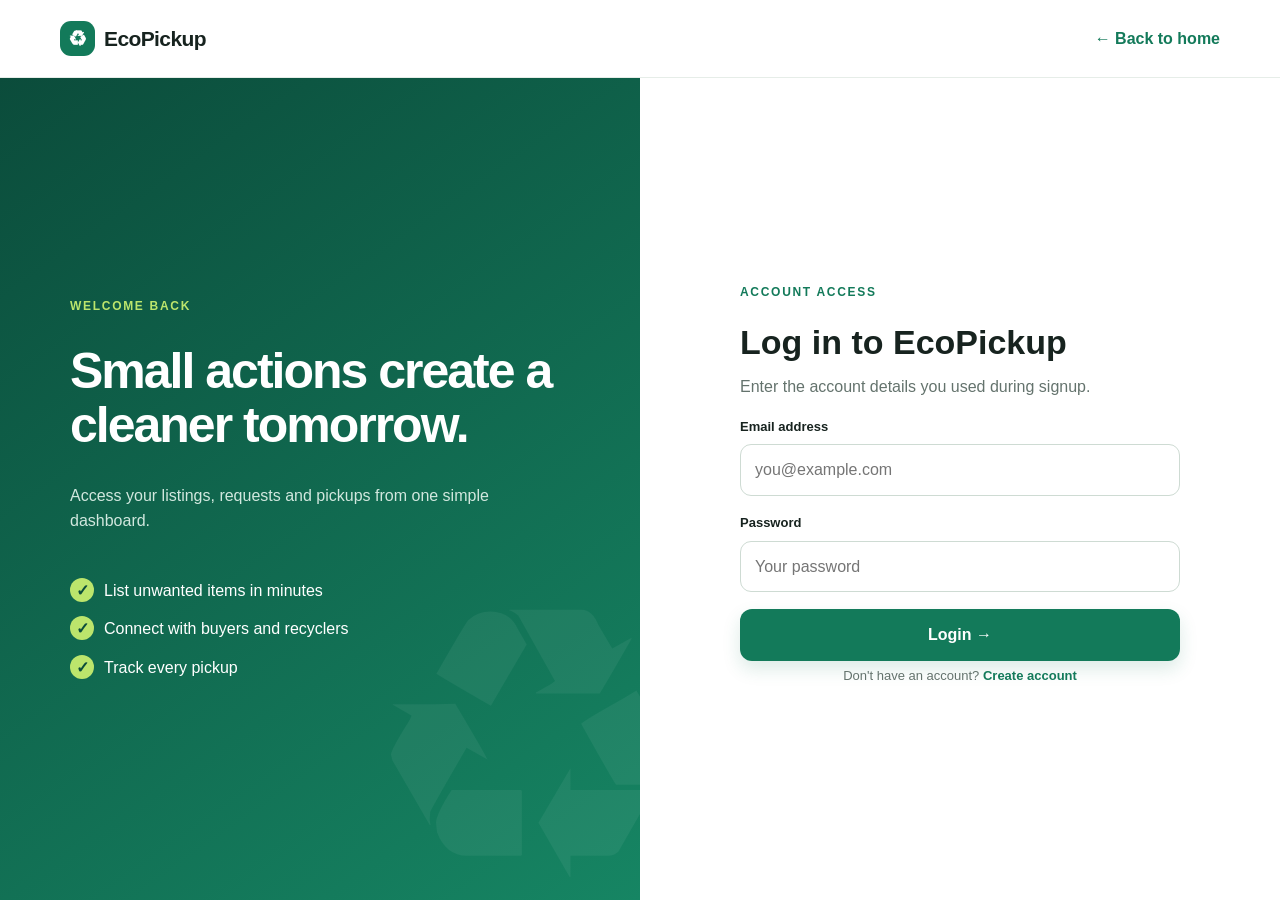
==== frontend/add-item.html @ 639e0d5c "Initial EcoPickup marketplace application" ====
<!DOCTYPE html><html lang="en"><head><meta charset="UTF-8"><meta name="viewport" content="width=device-width,initial-scale=1"><title>List an Item | EcoPickup</title><link rel="stylesheet" href="style.css"></head><body>
<header class="site-header"><a class="brand" href="index.html"><span class="brand-mark">♻</span>EcoPickup</a><button class="menu-toggle">☰</button><nav class="main-nav"><a href="index.html">Home</a><a href="marketplace.html">Browse Items</a><a class="active" href="add-item.html">List an Item</a><a href="seller-dashboard.html">Dashboard</a></nav></header><section class="page-hero"><div class="section-shell"><span class="breadcrumb"><a href="seller-dashboard.html">Dashboard</a> / List an Item</span><h1>List an item</h1><p>Add accurate details to help the right buyer or recycler find it.</p></div></section>
<main class="section-shell form-page"><form class="form-card" id="add-item-form"><section class="form-section"><h2><span class="section-number">1</span>Item information</h2><div class="form-row"><div class="form-group"><label>Item name *</label><input class="form-control" name="name" required placeholder="e.g. Laptop or mobile phone"></div><div class="form-group"><label>Category *</label><select class="form-control" name="category" required><option value="">Select category</option><option value="Mobile">Mobile Phones</option><option value="Computers">Laptops & Computers</option><option value="TV">TVs & Monitors</option><option value="Printers">Printers</option><option value="Accessories">Cables & Accessories</option><option value="Scrap">Metal & Scrap</option><option value="Appliances">Old Appliances</option><option value="Other">Other Recyclable Items</option></select></div></div><div class="form-row"><div class="form-group"><label>Brand (optional)</label><input class="form-control" name="brand" placeholder="Enter the brand"></div><div class="form-group"><label>Condition *</label><select class="form-control" name="condition" required><option>Working</option><option>Partially Working</option><option>Not Working</option></select></div></div><div class="form-row"><div class="form-group"><label>Quantity *</label><input class="form-control" name="quantity" type="number" value="1" min="1" required></div><div class="form-group"><label>Expected price / value (₹) *</label><input class="form-control" name="price" type="number" placeholder="Enter expected value" min="0" required></div></div><div class="form-group"><label>Description *</label><textarea class="form-control" name="description" required placeholder="Describe the age, condition, included accessories and known issues..."></textarea></div></section><section class="form-section"><h2><span class="section-number">2</span>Photos & location</h2><div class="upload-box" onclick="document.getElementById('photos').click()"><div style="font-size:32px">📷</div><strong>Click to upload item photos</strong><span class="form-help">Photo storage will be connected in the next phase</span><input id="photos" type="file" accept="image/*" multiple hidden></div><div class="form-row"><div class="form-group"><label>City / Location *</label><input class="form-control" name="location" required></div><div class="form-group"><label>Pickup address *</label><input class="form-control" name="address" placeholder="House, street and area" required></div></div></section><button class="button button-full" type="submit">Publish Listing →</button></form><aside class="summary-card"><h3>Listing tips</h3><div class="quick-actions"><span>✓ Use a clear item name</span><span>✓ Select the honest condition</span><span>✓ Mention any faults</span><span>✓ Add a fair expected value</span><span>✓ Remove personal data from devices</span></div><div class="notice"><strong>Remember:</strong> The expected price is not guaranteed. The final approved value is decided after physical inspection.</div></aside></main><script src="script.js"></script></body></html>
---- frontend/style.css ----
:root{--green:#137a5a;--green-dark:#0b4c3b;--lime:#bce56c;--ink:#17231f;--muted:#64736d;--cream:#f5f8f2;--white:#fff;--border:#dce6df;--shadow:0 18px 50px rgba(16,60,46,.10);--radius:20px}
.nav-logout{border:1px solid var(--border);background:#fff;color:var(--green-dark);border-radius:10px;padding:8px 14px;font-weight:700;cursor:pointer}.nav-logout:hover{background:#edf7f0;border-color:var(--green)}.mode-switch{border:1px solid #b8dbc9;background:#edf7f0;color:var(--green-dark);border-radius:10px;padding:8px 14px;font-weight:700;cursor:pointer}.mode-switch:hover{background:#dff1e6;border-color:var(--green)}.account-controls{display:flex;align-items:center;gap:10px;margin-left:auto}@media(max-width:640px){.site-header>.status-badge{display:none}.account-controls{gap:6px}.mode-switch,.nav-logout{padding:7px 9px;font-size:12px}}
*{box-sizing:border-box}html{scroll-behavior:smooth}body{margin:0;color:var(--ink);font-family:Inter,"Segoe UI",Arial,sans-serif;background:#fff;line-height:1.6}a{color:inherit;text-decoration:none}button,input,select,textarea{font:inherit}img{max-width:100%;display:block}.section-shell{width:min(1160px,calc(100% - 40px));margin-inline:auto}.section{padding:88px 0}.site-header{height:78px;display:flex;align-items:center;justify-content:space-between;padding:0 max(24px,calc((100vw - 1160px)/2));position:sticky;top:0;background:rgba(255,255,255,.94);backdrop-filter:blur(16px);z-index:20;border-bottom:1px solid rgba(220,230,223,.7)}.brand{display:flex;align-items:center;gap:9px;font-weight:800;font-size:21px;letter-spacing:-.6px}.brand-mark{width:35px;height:35px;border-radius:11px;background:var(--green);color:white;display:grid;place-items:center;font-size:21px}.main-nav{display:flex;align-items:center;gap:28px;font-size:14px;font-weight:600}.main-nav a:not(.button):hover,.main-nav a.active{color:var(--green)}.button{border:0;border-radius:12px;background:var(--green);color:white;display:inline-flex;align-items:center;justify-content:center;gap:9px;padding:13px 20px;font-weight:750;cursor:pointer;box-shadow:0 8px 18px rgba(19,122,90,.15);transition:.2s}.button:hover{transform:translateY(-2px);background:#0f694d}.button-small{padding:9px 16px}.button-secondary{background:#eef5ef;color:var(--green-dark);box-shadow:none}.button-secondary:hover{background:#e1eee4}.button-dark{background:var(--ink)}.button-white{background:#fff;color:var(--green-dark)}.button-full{width:100%}.text-link{color:var(--green);font-weight:750}.menu-toggle{display:none;border:0;background:none;font-size:25px}.hero{min-height:650px;display:grid;grid-template-columns:1.02fr .98fr;align-items:center;gap:65px;padding-top:60px;padding-bottom:74px}.eyebrow{display:inline-block;color:var(--green);text-transform:uppercase;font-size:12px;font-weight:850;letter-spacing:1.7px;margin-bottom:12px}.hero h1{font-size:clamp(46px,5.2vw,72px);line-height:1.05;letter-spacing:-3.2px;margin:0 0 22px}.hero h1 span{color:var(--green)}.hero-copy>p{font-size:18px;color:var(--muted);max-width:610px}.button-row{display:flex;gap:12px;margin:31px 0}.hero-trust{display:flex;gap:36px;padding-top:14px}.hero-trust div{display:flex;flex-direction:column}.hero-trust strong{font-size:22px;color:var(--green-dark)}.hero-trust span{font-size:12px;color:var(--muted)}.hero-visual{height:480px;border-radius:42% 58% 48% 52%;position:relative;background:linear-gradient(145deg,#dff2dc,#f2f8e5);overflow:hidden}.planet{position:absolute;inset:24% 25%;border-radius:50%;background:var(--green-dark);color:white;display:grid;place-content:center;text-align:center;box-shadow:0 30px 80px rgba(11,76,59,.25)}.planet>span{font-size:72px;line-height:1}.planet small{font-weight:700}.orbit{position:absolute;border:1px dashed rgba(19,122,90,.32);border-radius:50%;inset:12%}.orbit-two{inset:23%;transform:rotate(55deg)}.floating-card{position:absolute;background:#fff;border:1px solid var(--border);border-radius:15px;padding:12px 14px;box-shadow:var(--shadow);display:grid;grid-template-columns:auto 1fr;gap:0 9px;align-items:center;font-size:23px;animation:float 4s ease-in-out infinite}.floating-card span,.floating-card b{font-size:11px}.floating-card span{font-weight:800}.floating-card b{color:var(--green);font-weight:600}.card-phone{left:7%;top:16%}.card-laptop{right:3%;top:28%;animation-delay:-1.2s}.card-leaf{left:10%;bottom:13%;animation-delay:-2s}@keyframes float{50%{transform:translateY(-10px)}}.impact-strip{background:var(--green-dark);color:#dff2e9;text-align:center;padding:13px}.impact-strip p{margin:0;font-size:14px}.section-heading{display:flex;align-items:end;justify-content:space-between;margin-bottom:35px}.section-heading h2,.center-heading h2,.why-copy h2{font-size:38px;letter-spacing:-1.6px;line-height:1.18;margin:0}.center-heading{text-align:center;max-width:600px;margin:0 auto 42px}.center-heading p{color:var(--muted)}.category-grid{display:grid;grid-template-columns:repeat(6,1fr);gap:14px}.category-card{border:1px solid var(--border);border-radius:17px;padding:22px 14px;background:#fff;transition:.25s}.category-card:hover{transform:translateY(-5px);box-shadow:var(--shadow);border-color:#b5d6c5}.category-card>span{font-size:30px;display:block;margin-bottom:14px}.category-card h3{font-size:14px;margin:0 0 3px;line-height:1.3}.category-card p{font-size:11px;color:var(--muted);margin:0}.soft-section{background:var(--cream)}.steps-grid{display:grid;grid-template-columns:repeat(4,1fr);gap:20px}.step-card{position:relative;background:white;border:1px solid var(--border);border-radius:var(--radius);padding:26px}.step-number{position:absolute;right:20px;top:15px;font-size:28px;font-weight:900;color:#e3ebe6}.step-icon{width:50px;height:50px;background:#eaf5e9;border-radius:14px;display:grid;place-items:center;font-size:24px}.step-card h3{margin:20px 0 7px}.step-card p{font-size:14px;color:var(--muted);margin:0}.product-grid{display:grid;grid-template-columns:repeat(4,1fr);gap:20px}.product-card{border:1px solid var(--border);border-radius:18px;overflow:hidden;background:#fff;transition:.25s}.product-card:hover{transform:translateY(-5px);box-shadow:var(--shadow)}.product-image{height:190px;display:grid;place-items:center;font-size:72px;position:relative;background:linear-gradient(135deg,#eff6ed,#e7efea)}.product-image .condition{position:absolute;top:12px;left:12px;font-size:10px}.condition,.status-badge{padding:5px 9px;border-radius:20px;background:#e2f5e8;color:#137348;font-weight:750;font-size:11px}.condition.partial,.status-badge.pending{background:#fff1d8;color:#a25d00}.condition.not-working,.status-badge.rejected{background:#fee6e3;color:#a53729}.product-body{padding:17px}.product-category{color:var(--green);font-size:10px;font-weight:800;text-transform:uppercase;letter-spacing:.8px}.product-body h3{font-size:17px;margin:5px 0}.product-meta{display:flex;justify-content:space-between;color:var(--muted);font-size:12px}.product-price{font-size:20px;font-weight:850;margin:13px 0 4px}.why-grid{display:grid;grid-template-columns:.9fr 1.1fr;gap:70px;align-items:center}.why-copy p{color:var(--muted);margin:20px 0 28px}.benefit-grid{display:grid;grid-template-columns:1fr 1fr;gap:15px}.benefit-grid article{border:1px solid var(--border);padding:20px;border-radius:17px;display:flex;gap:14px}.benefit-grid article>span{font-size:26px}.benefit-grid h3{font-size:15px;margin:0}.benefit-grid p{font-size:12px;color:var(--muted);margin:4px 0}.cta-section{background:linear-gradient(120deg,var(--green-dark),var(--green));color:white;border-radius:26px;margin-bottom:80px;padding:42px 50px;display:flex;align-items:center;justify-content:space-between;gap:30px}.cta-section h2{font-size:30px;line-height:1.25;max-width:680px;margin:0}.eyebrow-light{color:var(--lime)}.site-footer{background:#0d211a;color:#a7bbb2;padding-top:62px}.footer-grid{display:grid;grid-template-columns:2fr 1fr 1fr 1fr;gap:45px;padding-bottom:45px}.brand-light{color:#fff}.footer-grid p{max-width:310px;font-size:14px}.footer-tagline{font-size:12px;color:var(--lime)}.footer-grid h4{color:white;margin:0 0 15px}.footer-grid>div:not(:first-child){display:flex;flex-direction:column;gap:9px;font-size:13px}.footer-grid a:hover{color:white}.footer-bottom{border-top:1px solid #294039;padding:17px 0;display:flex;justify-content:space-between;font-size:11px}

/* Inner pages */
.page-hero{background:var(--cream);padding:58px 0 48px;border-bottom:1px solid var(--border)}.page-hero h1{font-size:42px;letter-spacing:-1.8px;margin:4px 0}.page-hero p{color:var(--muted);margin:0}.breadcrumb{font-size:12px;color:var(--muted)}.breadcrumb a{color:var(--green)}.auth-page{min-height:calc(100vh - 78px);display:grid;grid-template-columns:1fr 1fr}.auth-art{background:linear-gradient(145deg,#0b4c3b,#168563);color:white;padding:70px;display:flex;flex-direction:column;justify-content:center;position:relative;overflow:hidden}.auth-art:after{content:'♻';position:absolute;font-size:380px;color:rgba(255,255,255,.055);right:-60px;bottom:-150px}.auth-art h1{font-size:50px;line-height:1.08;letter-spacing:-2px;max-width:550px;margin:15px 0}.auth-art p{color:#d2e8df;max-width:480px}.auth-points{display:grid;gap:13px;margin-top:28px}.auth-points span:before{content:'✓';display:inline-grid;place-items:center;width:24px;height:24px;border-radius:50%;background:var(--lime);color:var(--green-dark);margin-right:10px;font-weight:900}.auth-panel{display:grid;place-items:center;padding:40px}.auth-card{width:min(440px,100%)}.auth-card h2{font-size:34px;margin:0}.auth-card>p{color:var(--muted);margin-top:5px}.form-group{margin:17px 0}.form-row{display:grid;grid-template-columns:1fr 1fr;gap:16px}.form-group label{display:block;font-weight:700;font-size:13px;margin-bottom:7px}.form-control{width:100%;border:1px solid #cedbd3;border-radius:11px;padding:12px 14px;background:#fff;outline:none;transition:.2s}.form-control:focus{border-color:var(--green);box-shadow:0 0 0 3px rgba(19,122,90,.1)}textarea.form-control{min-height:105px;resize:vertical}.form-help{font-size:11px;color:var(--muted)}.auth-extra{text-align:center;font-size:13px;margin-top:18px}.auth-extra a{color:var(--green);font-weight:750}.role-select{display:grid;grid-template-columns:1fr 1fr;gap:10px}.role-option{border:1px solid var(--border);padding:13px;border-radius:12px;cursor:pointer;font-size:12px}.role-option:has(input:checked){border-color:var(--green);background:#edf7f0}.role-option input{accent-color:var(--green)}.dashboard-layout{display:grid;grid-template-columns:240px 1fr;min-height:calc(100vh - 78px);background:#f6f8f6}.sidebar{background:#10271f;color:#b3c5bd;padding:28px 18px}.sidebar-user{padding:15px;border-bottom:1px solid #294038;margin-bottom:20px}.sidebar-user strong{display:block;color:white}.sidebar-user small{font-size:11px}.sidebar nav{display:grid;gap:5px}.sidebar nav a{padding:11px 13px;border-radius:10px;font-size:13px;font-weight:650}.sidebar nav a:hover,.sidebar nav a.active{background:#1d4033;color:white}.dashboard-main{padding:35px}.dashboard-head{display:flex;justify-content:space-between;align-items:center;margin-bottom:28px}.dashboard-head h1{margin:0;font-size:30px}.dashboard-head p{margin:3px 0;color:var(--muted);font-size:13px}.stat-grid{display:grid;grid-template-columns:repeat(4,1fr);gap:16px}.stat-card,.panel{background:white;border:1px solid var(--border);border-radius:16px;padding:20px}.stat-card span{color:var(--muted);font-size:12px}.stat-card strong{display:block;font-size:28px;margin-top:5px}.stat-card small{color:var(--green);font-size:11px}.dashboard-grid{display:grid;grid-template-columns:1.5fr .8fr;gap:18px;margin-top:18px}.panel-heading{display:flex;align-items:center;justify-content:space-between;margin-bottom:15px}.panel-heading h2{font-size:17px;margin:0}.quick-actions{display:grid;gap:10px}.quick-actions a{border:1px solid var(--border);padding:13px;border-radius:11px;font-size:13px;font-weight:700}.quick-actions a:hover{border-color:var(--green);color:var(--green)}.table-wrap{overflow-x:auto}.data-table{width:100%;border-collapse:collapse;font-size:13px}.data-table th{text-align:left;color:var(--muted);font-size:10px;text-transform:uppercase;letter-spacing:.7px}.data-table th,.data-table td{padding:12px;border-bottom:1px solid #e9efeb}.market-layout{display:grid;grid-template-columns:230px 1fr;gap:28px;padding:45px 0 80px}.filter-panel{border:1px solid var(--border);border-radius:16px;padding:20px;height:max-content;position:sticky;top:100px}.filter-panel h3{margin:0 0 16px}.filter-group{margin:18px 0}.filter-group label{font-size:12px;font-weight:800;display:block;margin-bottom:7px}.filter-check{display:flex;align-items:center;gap:7px;margin:7px 0;font-size:12px;color:var(--muted)}.market-toolbar{display:flex;gap:12px;margin-bottom:22px}.market-toolbar .search-box{flex:1}.market-results{display:grid;grid-template-columns:repeat(3,1fr);gap:18px}.results-count{font-size:13px;color:var(--muted);margin-bottom:13px}.form-page{display:grid;grid-template-columns:1fr 300px;gap:28px;padding:45px 0 80px}.form-card,.summary-card{background:white;border:1px solid var(--border);border-radius:18px;padding:26px}.form-card h2{font-size:20px;margin:0 0 20px}.form-section{border-bottom:1px solid var(--border);padding-bottom:24px;margin-bottom:25px}.form-section:last-child{border:0;margin:0}.section-number{width:28px;height:28px;display:inline-grid;place-items:center;border-radius:8px;background:var(--green);color:#fff;margin-right:8px;font-size:12px}.summary-card{height:max-content;position:sticky;top:100px}.summary-card h3{margin-top:0}.summary-line{display:flex;justify-content:space-between;border-bottom:1px solid var(--border);padding:10px 0;font-size:13px}.summary-line span{color:var(--muted)}.notice{background:#edf7f0;border-left:4px solid var(--green);padding:13px;border-radius:8px;font-size:12px;color:var(--green-dark);margin:16px 0}.upload-box{border:2px dashed #bdd2c5;border-radius:14px;background:#f8fbf8;padding:34px;text-align:center;cursor:pointer}.upload-box strong{display:block}.item-detail-layout{display:grid;grid-template-columns:1.05fr .95fr;gap:50px;padding:55px 0 80px}.detail-image{height:500px;border-radius:22px;background:linear-gradient(145deg,#edf5ea,#dfeae4);display:grid;place-items:center;font-size:160px}.detail-info h1{font-size:38px;line-height:1.1;margin:10px 0}.detail-price{font-size:30px;font-weight:900;color:var(--green-dark);margin:16px 0}.detail-meta{display:grid;grid-template-columns:1fr 1fr;border:1px solid var(--border);border-radius:15px;margin:20px 0}.detail-meta div{padding:13px 15px;border-bottom:1px solid var(--border)}.detail-meta div:nth-child(odd){border-right:1px solid var(--border)}.detail-meta small{display:block;color:var(--muted)}.seller-box{display:flex;align-items:center;gap:12px;padding:15px;background:var(--cream);border-radius:14px;margin:18px 0}.avatar{width:43px;height:43px;border-radius:50%;background:var(--green);color:white;display:grid;place-items:center;font-weight:800}.seller-box strong,.seller-box small{display:block}.seller-box small{color:var(--muted)}.success-wrap{max-width:720px;margin:65px auto;text-align:center}.success-icon{width:90px;height:90px;border-radius:50%;background:#e0f4e6;color:var(--green);display:grid;place-items:center;font-size:45px;margin:0 auto}.success-wrap h1{font-size:36px;margin:18px 0 5px}.success-wrap>p{color:var(--muted)}.success-card{border:1px solid var(--border);border-radius:18px;padding:22px;margin:27px 0;text-align:left}.pickup-id{text-align:center;background:var(--cream);border-radius:12px;padding:13px;margin-bottom:12px}.pickup-id strong{font-size:21px;color:var(--green)}.timeline{max-width:650px;margin:35px auto;text-align:left}.timeline-step{display:grid;grid-template-columns:45px 1fr;min-height:90px;position:relative}.timeline-step:not(:last-child):before{content:'';position:absolute;left:17px;top:35px;bottom:0;width:2px;background:#d8e4dc}.timeline-dot{width:36px;height:36px;border-radius:50%;display:grid;place-items:center;border:2px solid #c8d5cd;background:#fff;color:#8b9993;z-index:1}.timeline-step.done .timeline-dot{background:var(--green);border-color:var(--green);color:white}.timeline-step.current .timeline-dot{border-color:var(--green);color:var(--green);box-shadow:0 0 0 6px #e1f1e6}.timeline-step h3{font-size:15px;margin:5px 0 0}.timeline-step p{font-size:12px;color:var(--muted);margin:3px 0}.empty-state{text-align:center;padding:50px;color:var(--muted)}.toast{position:fixed;right:24px;bottom:24px;background:#10271f;color:white;padding:13px 18px;border-radius:11px;box-shadow:var(--shadow);z-index:50;animation:toastIn .25s}@keyframes toastIn{from{transform:translateY(15px);opacity:0}}.reveal{animation:reveal .65s ease both}@keyframes reveal{from{opacity:0;transform:translateY(15px)}}
@media(max-width:980px){.main-nav{display:none;position:absolute;top:78px;left:0;right:0;background:white;padding:20px;box-shadow:var(--shadow);flex-direction:column;align-items:stretch}.main-nav.open{display:flex}.menu-toggle{display:block}.hero{grid-template-columns:1fr;min-height:auto}.hero-copy{text-align:center}.hero-copy>p{margin-inline:auto}.button-row,.hero-trust{justify-content:center}.hero-visual{max-width:600px;width:100%;margin:auto}.category-grid{grid-template-columns:repeat(3,1fr)}.product-grid,.steps-grid{grid-template-columns:repeat(2,1fr)}.why-grid{grid-template-columns:1fr}.auth-page{grid-template-columns:1fr}.auth-art{display:none}.dashboard-layout{grid-template-columns:1fr}.sidebar{display:none}.stat-grid{grid-template-columns:repeat(2,1fr)}.market-layout{grid-template-columns:1fr}.filter-panel{position:static}.market-results{grid-template-columns:repeat(2,1fr)}.form-page{grid-template-columns:1fr}.summary-card{position:static}.item-detail-layout{grid-template-columns:1fr}.footer-grid{grid-template-columns:2fr 1fr 1fr}}
@media(max-width:640px){.section-shell{width:min(100% - 26px,1160px)}.section{padding:60px 0}.site-header{height:68px}.main-nav{top:68px}.hero{padding-top:45px;gap:30px}.hero h1{font-size:43px;letter-spacing:-2px}.hero-visual{height:360px}.planet{inset:24%}.hero-trust{gap:18px}.category-grid,.product-grid,.steps-grid,.market-results,.benefit-grid,.stat-grid,.form-row{grid-template-columns:1fr 1fr}.category-card{padding:17px 12px}.section-heading{align-items:start;gap:15px}.section-heading h2,.center-heading h2,.why-copy h2{font-size:31px}.section-heading .text-link{font-size:12px}.why-grid{gap:35px}.cta-section{margin-inline:13px;width:auto;padding:32px 25px;display:block}.cta-section .button{margin-top:22px}.footer-grid{grid-template-columns:1fr 1fr}.footer-grid>div:first-child{grid-column:1/-1}.footer-bottom{display:block;text-align:center}.dashboard-main{padding:20px 13px}.dashboard-grid{grid-template-columns:1fr}.dashboard-head{align-items:start;gap:15px}.market-toolbar{flex-direction:column}.form-page{padding-top:25px}.form-card{padding:18px}.detail-image{height:350px;font-size:110px}.item-detail-layout{gap:25px}.detail-info h1{font-size:31px}.auth-panel{padding:35px 20px}.role-select{grid-template-columns:1fr}.product-image{height:160px}}
@media(max-width:420px){.category-grid,.product-grid,.steps-grid,.market-results,.benefit-grid,.stat-grid,.form-row{grid-template-columns:1fr}.hero-trust{flex-wrap:wrap}.hero-visual{height:320px}.floating-card{padding:8px}.page-hero h1{font-size:34px}}
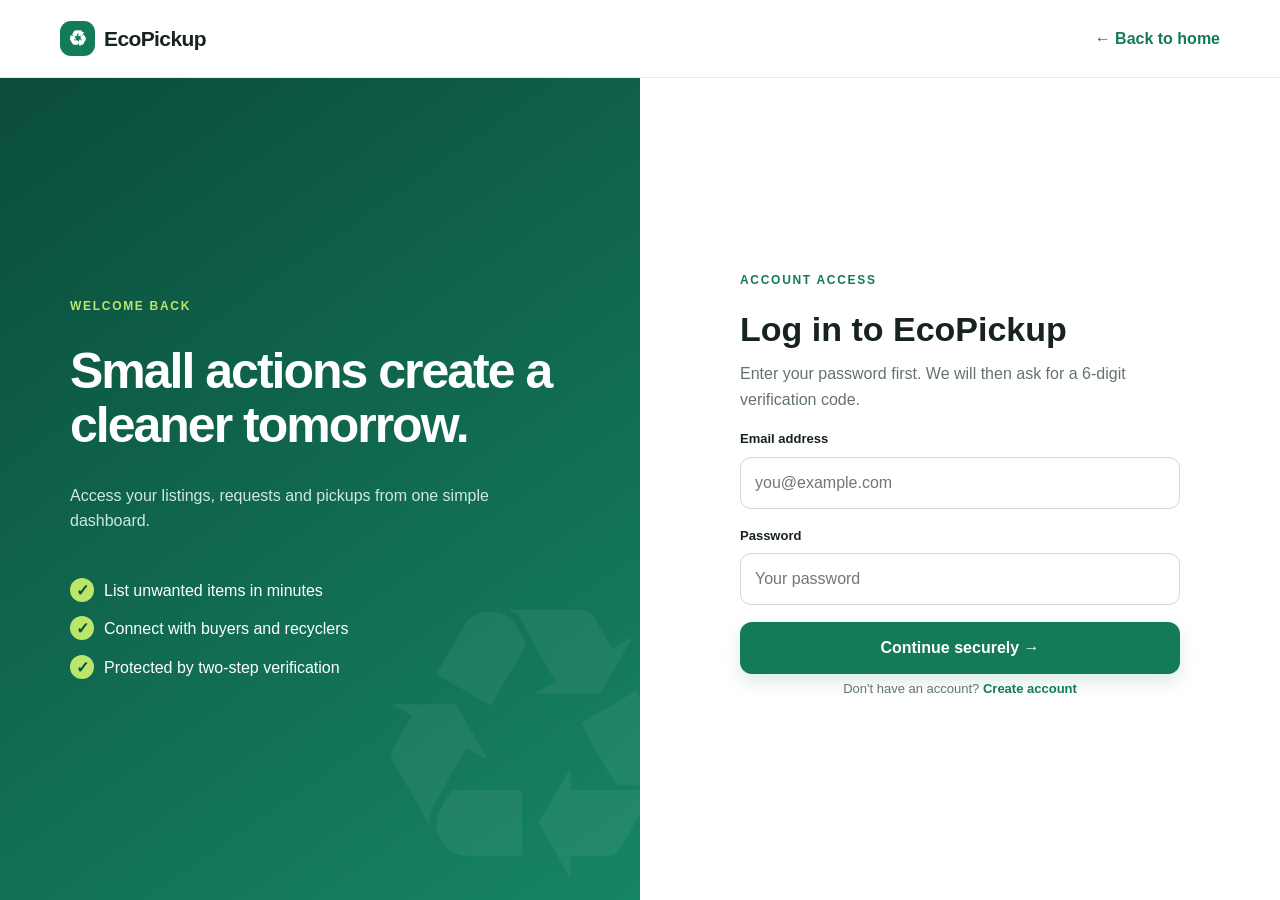
==== commit 7690cba1: "feat: add secure login and complete marketplace workflow" ====
--- a/frontend/add-item.html
+++ b/frontend/add-item.html
@@ -1,3 +1,3 @@
 <!DOCTYPE html><html lang="en"><head><meta charset="UTF-8"><meta name="viewport" content="width=device-width,initial-scale=1"><title>List an Item | EcoPickup</title><link rel="stylesheet" href="style.css"></head><body>
 <header class="site-header"><a class="brand" href="index.html"><span class="brand-mark">♻</span>EcoPickup</a><button class="menu-toggle">☰</button><nav class="main-nav"><a href="index.html">Home</a><a href="marketplace.html">Browse Items</a><a class="active" href="add-item.html">List an Item</a><a href="seller-dashboard.html">Dashboard</a></nav></header><section class="page-hero"><div class="section-shell"><span class="breadcrumb"><a href="seller-dashboard.html">Dashboard</a> / List an Item</span><h1>List an item</h1><p>Add accurate details to help the right buyer or recycler find it.</p></div></section>
-<main class="section-shell form-page"><form class="form-card" id="add-item-form"><section class="form-section"><h2><span class="section-number">1</span>Item information</h2><div class="form-row"><div class="form-group"><label>Item name *</label><input class="form-control" name="name" required placeholder="e.g. Laptop or mobile phone"></div><div class="form-group"><label>Category *</label><select class="form-control" name="category" required><option value="">Select category</option><option value="Mobile">Mobile Phones</option><option value="Computers">Laptops & Computers</option><option value="TV">TVs & Monitors</option><option value="Printers">Printers</option><option value="Accessories">Cables & Accessories</option><option value="Scrap">Metal & Scrap</option><option value="Appliances">Old Appliances</option><option value="Other">Other Recyclable Items</option></select></div></div><div class="form-row"><div class="form-group"><label>Brand (optional)</label><input class="form-control" name="brand" placeholder="Enter the brand"></div><div class="form-group"><label>Condition *</label><select class="form-control" name="condition" required><option>Working</option><option>Partially Working</option><option>Not Working</option></select></div></div><div class="form-row"><div class="form-group"><label>Quantity *</label><input class="form-control" name="quantity" type="number" value="1" min="1" required></div><div class="form-group"><label>Expected price / value (₹) *</label><input class="form-control" name="price" type="number" placeholder="Enter expected value" min="0" required></div></div><div class="form-group"><label>Description *</label><textarea class="form-control" name="description" required placeholder="Describe the age, condition, included accessories and known issues..."></textarea></div></section><section class="form-section"><h2><span class="section-number">2</span>Photos & location</h2><div class="upload-box" onclick="document.getElementById('photos').click()"><div style="font-size:32px">📷</div><strong>Click to upload item photos</strong><span class="form-help">Photo storage will be connected in the next phase</span><input id="photos" type="file" accept="image/*" multiple hidden></div><div class="form-row"><div class="form-group"><label>City / Location *</label><input class="form-control" name="location" required></div><div class="form-group"><label>Pickup address *</label><input class="form-control" name="address" placeholder="House, street and area" required></div></div></section><button class="button button-full" type="submit">Publish Listing →</button></form><aside class="summary-card"><h3>Listing tips</h3><div class="quick-actions"><span>✓ Use a clear item name</span><span>✓ Select the honest condition</span><span>✓ Mention any faults</span><span>✓ Add a fair expected value</span><span>✓ Remove personal data from devices</span></div><div class="notice"><strong>Remember:</strong> The expected price is not guaranteed. The final approved value is decided after physical inspection.</div></aside></main><script src="script.js"></script></body></html>
+<main class="section-shell form-page"><form class="form-card" id="add-item-form"><section class="form-section"><h2><span class="section-number">1</span>Item information</h2><div class="form-row"><div class="form-group"><label>Item name *</label><input class="form-control" name="name" required placeholder="e.g. Laptop or mobile phone"></div><div class="form-group"><label>Category *</label><select class="form-control" name="category" required><option value="">Select category</option><option value="Mobile">Mobile Phones</option><option value="Computers">Laptops & Computers</option><option value="TV">TVs & Monitors</option><option value="Printers">Printers</option><option value="Accessories">Cables & Accessories</option><option value="Scrap">Metal & Scrap</option><option value="Appliances">Old Appliances</option><option value="Other">Other Recyclable Items</option></select></div></div><div class="form-row"><div class="form-group"><label>Brand (optional)</label><input class="form-control" name="brand" placeholder="Enter the brand"></div><div class="form-group"><label>Condition *</label><select class="form-control" name="condition" required><option>Working</option><option>Partially Working</option><option>Not Working</option></select></div></div><div class="form-row"><div class="form-group"><label>Quantity *</label><input class="form-control" name="quantity" type="number" value="1" min="1" required></div><div class="form-group"><label>Expected price / value (₹) *</label><input class="form-control" name="price" type="number" placeholder="Enter expected value" min="0" required></div></div><div class="form-group"><label>Description *</label><textarea class="form-control" name="description" required placeholder="Describe the age, condition, included accessories and known issues..."></textarea></div></section><section class="form-section"><h2><span class="section-number">2</span>Photo & location</h2><div class="upload-box" onclick="document.getElementById('photos').click()"><img class="upload-preview" data-photo-preview alt="Selected item preview" hidden><div class="upload-placeholder">📷</div><strong data-upload-text>Click to upload a primary item photo</strong><span class="form-help">Optional · JPG, PNG or WebP · Maximum 5 MB</span><input id="photos" name="image" type="file" accept="image/jpeg,image/png,image/webp" hidden></div><div class="form-row"><div class="form-group"><label>City / Location *</label><input class="form-control" name="location" required></div><div class="form-group"><label>Pickup address *</label><input class="form-control" name="address" placeholder="House, street and area" required></div></div></section><button class="button button-full" type="submit">Publish Listing →</button></form><aside class="summary-card"><h3>Listing tips</h3><div class="quick-actions"><span>✓ Use a clear item name</span><span>✓ Select the honest condition</span><span>✓ Upload a clear primary photo</span><span>✓ Add a fair expected value</span><span>✓ Remove personal data from devices</span></div><div class="notice"><strong>Remember:</strong> The expected price is not guaranteed. The final approved value is decided after physical inspection.</div></aside></main><script src="script.js"></script></body></html>
--- a/frontend/style.css
+++ b/frontend/style.css
@@ -1,5 +1,8 @@
 :root{--green:#137a5a;--green-dark:#0b4c3b;--lime:#bce56c;--ink:#17231f;--muted:#64736d;--cream:#f5f8f2;--white:#fff;--border:#dce6df;--shadow:0 18px 50px rgba(16,60,46,.10);--radius:20px}
-.nav-logout{border:1px solid var(--border);background:#fff;color:var(--green-dark);border-radius:10px;padding:8px 14px;font-weight:700;cursor:pointer}.nav-logout:hover{background:#edf7f0;border-color:var(--green)}.mode-switch{border:1px solid #b8dbc9;background:#edf7f0;color:var(--green-dark);border-radius:10px;padding:8px 14px;font-weight:700;cursor:pointer}.mode-switch:hover{background:#dff1e6;border-color:var(--green)}.account-controls{display:flex;align-items:center;gap:10px;margin-left:auto}@media(max-width:640px){.site-header>.status-badge{display:none}.account-controls{gap:6px}.mode-switch,.nav-logout{padding:7px 9px;font-size:12px}}
+.nav-logout{border:1px solid var(--border);background:#fff;color:var(--green-dark);border-radius:10px;padding:8px 14px;font-weight:700;cursor:pointer}.nav-logout:hover{background:#edf7f0;border-color:var(--green)}.mode-switch{border:1px solid #b8dbc9;background:#edf7f0;color:var(--green-dark);border-radius:10px;padding:8px 14px;font-weight:700;cursor:pointer}.mode-switch:hover{background:#dff1e6;border-color:var(--green)}.account-controls{display:flex;align-items:center;gap:10px;margin-left:auto}.unavailable-notice{background:#fff1d8;border-left-color:#c87900;color:#874f00;font-weight:700}@media(max-width:640px){.site-header>.status-badge{display:none}.account-controls{gap:6px}.mode-switch,.nav-logout{padding:7px 9px;font-size:12px}}
+.otp-input{text-align:center;font-size:27px;font-weight:800;letter-spacing:10px}.otp-expiry{text-align:center;color:var(--muted);font-size:13px}.button:disabled{opacity:.55;cursor:not-allowed}
+.reward-card h2,.transaction-action h2{font-size:19px;margin:0 0 12px}.transaction-action{text-align:left;border-color:#b8dbc9;background:#fbfefc}.transaction-action .button{margin-top:8px}.transaction-action .form-row{margin-top:5px}.transaction-action .notice{margin-bottom:0}
+.product-image img,.detail-image img{width:100%;height:100%;object-fit:cover}.upload-preview{width:100%;height:210px;object-fit:contain;border-radius:10px;margin-bottom:12px;background:#eef3ef}.upload-preview:not([hidden])~.upload-placeholder{display:none}.upload-placeholder{font-size:32px}
 *{box-sizing:border-box}html{scroll-behavior:smooth}body{margin:0;color:var(--ink);font-family:Inter,"Segoe UI",Arial,sans-serif;background:#fff;line-height:1.6}a{color:inherit;text-decoration:none}button,input,select,textarea{font:inherit}img{max-width:100%;display:block}.section-shell{width:min(1160px,calc(100% - 40px));margin-inline:auto}.section{padding:88px 0}.site-header{height:78px;display:flex;align-items:center;justify-content:space-between;padding:0 max(24px,calc((100vw - 1160px)/2));position:sticky;top:0;background:rgba(255,255,255,.94);backdrop-filter:blur(16px);z-index:20;border-bottom:1px solid rgba(220,230,223,.7)}.brand{display:flex;align-items:center;gap:9px;font-weight:800;font-size:21px;letter-spacing:-.6px}.brand-mark{width:35px;height:35px;border-radius:11px;background:var(--green);color:white;display:grid;place-items:center;font-size:21px}.main-nav{display:flex;align-items:center;gap:28px;font-size:14px;font-weight:600}.main-nav a:not(.button):hover,.main-nav a.active{color:var(--green)}.button{border:0;border-radius:12px;background:var(--green);color:white;display:inline-flex;align-items:center;justify-content:center;gap:9px;padding:13px 20px;font-weight:750;cursor:pointer;box-shadow:0 8px 18px rgba(19,122,90,.15);transition:.2s}.button:hover{transform:translateY(-2px);background:#0f694d}.button-small{padding:9px 16px}.button-secondary{background:#eef5ef;color:var(--green-dark);box-shadow:none}.button-secondary:hover{background:#e1eee4}.button-dark{background:var(--ink)}.button-white{background:#fff;color:var(--green-dark)}.button-full{width:100%}.text-link{color:var(--green);font-weight:750}.menu-toggle{display:none;border:0;background:none;font-size:25px}.hero{min-height:650px;display:grid;grid-template-columns:1.02fr .98fr;align-items:center;gap:65px;padding-top:60px;padding-bottom:74px}.eyebrow{display:inline-block;color:var(--green);text-transform:uppercase;font-size:12px;font-weight:850;letter-spacing:1.7px;margin-bottom:12px}.hero h1{font-size:clamp(46px,5.2vw,72px);line-height:1.05;letter-spacing:-3.2px;margin:0 0 22px}.hero h1 span{color:var(--green)}.hero-copy>p{font-size:18px;color:var(--muted);max-width:610px}.button-row{display:flex;gap:12px;margin:31px 0}.hero-trust{display:flex;gap:36px;padding-top:14px}.hero-trust div{display:flex;flex-direction:column}.hero-trust strong{font-size:22px;color:var(--green-dark)}.hero-trust span{font-size:12px;color:var(--muted)}.hero-visual{height:480px;border-radius:42% 58% 48% 52%;position:relative;background:linear-gradient(145deg,#dff2dc,#f2f8e5);overflow:hidden}.planet{position:absolute;inset:24% 25%;border-radius:50%;background:var(--green-dark);color:white;display:grid;place-content:center;text-align:center;box-shadow:0 30px 80px rgba(11,76,59,.25)}.planet>span{font-size:72px;line-height:1}.planet small{font-weight:700}.orbit{position:absolute;border:1px dashed rgba(19,122,90,.32);border-radius:50%;inset:12%}.orbit-two{inset:23%;transform:rotate(55deg)}.floating-card{position:absolute;background:#fff;border:1px solid var(--border);border-radius:15px;padding:12px 14px;box-shadow:var(--shadow);display:grid;grid-template-columns:auto 1fr;gap:0 9px;align-items:center;font-size:23px;animation:float 4s ease-in-out infinite}.floating-card span,.floating-card b{font-size:11px}.floating-card span{font-weight:800}.floating-card b{color:var(--green);font-weight:600}.card-phone{left:7%;top:16%}.card-laptop{right:3%;top:28%;animation-delay:-1.2s}.card-leaf{left:10%;bottom:13%;animation-delay:-2s}@keyframes float{50%{transform:translateY(-10px)}}.impact-strip{background:var(--green-dark);color:#dff2e9;text-align:center;padding:13px}.impact-strip p{margin:0;font-size:14px}.section-heading{display:flex;align-items:end;justify-content:space-between;margin-bottom:35px}.section-heading h2,.center-heading h2,.why-copy h2{font-size:38px;letter-spacing:-1.6px;line-height:1.18;margin:0}.center-heading{text-align:center;max-width:600px;margin:0 auto 42px}.center-heading p{color:var(--muted)}.category-grid{display:grid;grid-template-columns:repeat(6,1fr);gap:14px}.category-card{border:1px solid var(--border);border-radius:17px;padding:22px 14px;background:#fff;transition:.25s}.category-card:hover{transform:translateY(-5px);box-shadow:var(--shadow);border-color:#b5d6c5}.category-card>span{font-size:30px;display:block;margin-bottom:14px}.category-card h3{font-size:14px;margin:0 0 3px;line-height:1.3}.category-card p{font-size:11px;color:var(--muted);margin:0}.soft-section{background:var(--cream)}.steps-grid{display:grid;grid-template-columns:repeat(4,1fr);gap:20px}.step-card{position:relative;background:white;border:1px solid var(--border);border-radius:var(--radius);padding:26px}.step-number{position:absolute;right:20px;top:15px;font-size:28px;font-weight:900;color:#e3ebe6}.step-icon{width:50px;height:50px;background:#eaf5e9;border-radius:14px;display:grid;place-items:center;font-size:24px}.step-card h3{margin:20px 0 7px}.step-card p{font-size:14px;color:var(--muted);margin:0}.product-grid{display:grid;grid-template-columns:repeat(4,1fr);gap:20px}.product-card{border:1px solid var(--border);border-radius:18px;overflow:hidden;background:#fff;transition:.25s}.product-card:hover{transform:translateY(-5px);box-shadow:var(--shadow)}.product-image{height:190px;display:grid;place-items:center;font-size:72px;position:relative;background:linear-gradient(135deg,#eff6ed,#e7efea)}.product-image .condition{position:absolute;top:12px;left:12px;font-size:10px}.condition,.status-badge{padding:5px 9px;border-radius:20px;background:#e2f5e8;color:#137348;font-weight:750;font-size:11px}.condition.partial,.status-badge.pending{background:#fff1d8;color:#a25d00}.condition.not-working,.status-badge.rejected{background:#fee6e3;color:#a53729}.product-body{padding:17px}.product-category{color:var(--green);font-size:10px;font-weight:800;text-transform:uppercase;letter-spacing:.8px}.product-body h3{font-size:17px;margin:5px 0}.product-meta{display:flex;justify-content:space-between;color:var(--muted);font-size:12px}.product-price{font-size:20px;font-weight:850;margin:13px 0 4px}.why-grid{display:grid;grid-template-columns:.9fr 1.1fr;gap:70px;align-items:center}.why-copy p{color:var(--muted);margin:20px 0 28px}.benefit-grid{display:grid;grid-template-columns:1fr 1fr;gap:15px}.benefit-grid article{border:1px solid var(--border);padding:20px;border-radius:17px;display:flex;gap:14px}.benefit-grid article>span{font-size:26px}.benefit-grid h3{font-size:15px;margin:0}.benefit-grid p{font-size:12px;color:var(--muted);margin:4px 0}.cta-section{background:linear-gradient(120deg,var(--green-dark),var(--green));color:white;border-radius:26px;margin-bottom:80px;padding:42px 50px;display:flex;align-items:center;justify-content:space-between;gap:30px}.cta-section h2{font-size:30px;line-height:1.25;max-width:680px;margin:0}.eyebrow-light{color:var(--lime)}.site-footer{background:#0d211a;color:#a7bbb2;padding-top:62px}.footer-grid{display:grid;grid-template-columns:2fr 1fr 1fr 1fr;gap:45px;padding-bottom:45px}.brand-light{color:#fff}.footer-grid p{max-width:310px;font-size:14px}.footer-tagline{font-size:12px;color:var(--lime)}.footer-grid h4{color:white;margin:0 0 15px}.footer-grid>div:not(:first-child){display:flex;flex-direction:column;gap:9px;font-size:13px}.footer-grid a:hover{color:white}.footer-bottom{border-top:1px solid #294039;padding:17px 0;display:flex;justify-content:space-between;font-size:11px}
 
 /* Inner pages */
